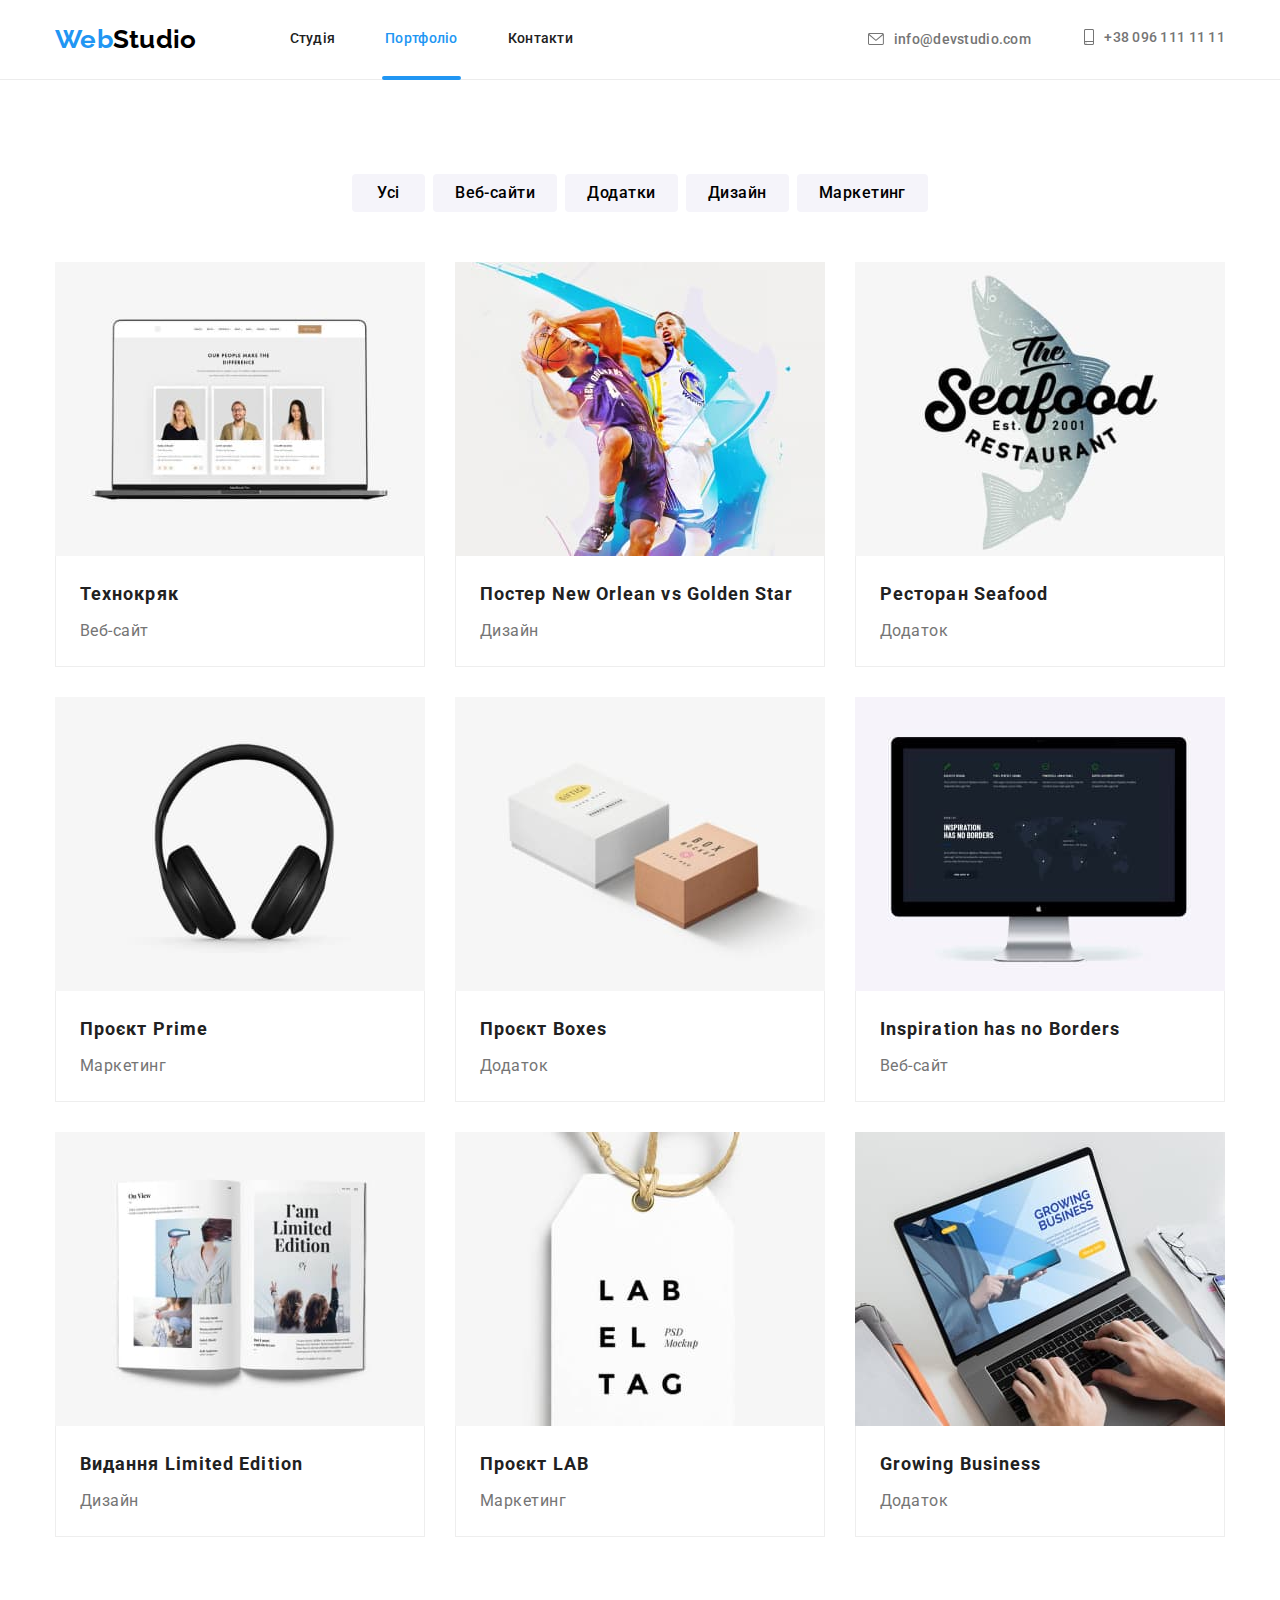
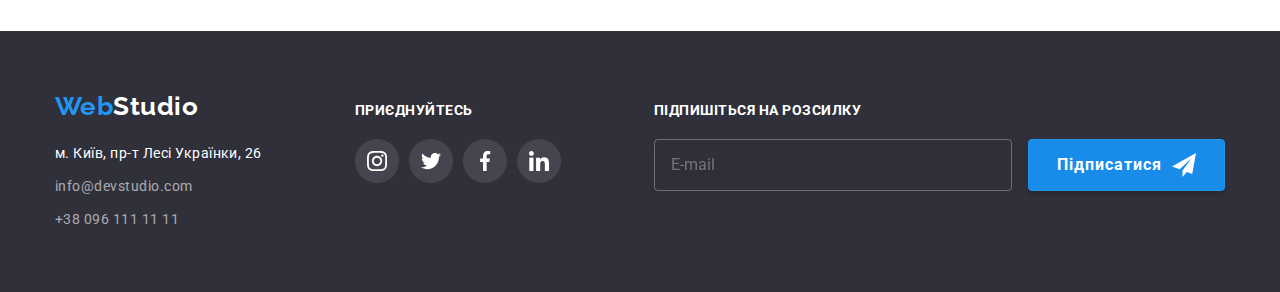
==== portfolio.html @ 37a4ad1a "Copied hw7" ====
<!DOCTYPE html>
<html lang="uk">

<head>
    <meta charset="UTF-8">
    <meta name="viewport" content="width=device-width, initial-scale=1.0">
    <title>goit-hw8</title>
    <link
        href="https://fonts.googleapis.com/css2?family=Raleway:wght@700&family=Roboto:wght@400;500;700;900&display=swap"
        rel="stylesheet">
    <link rel="stylesheet" href="https://cdn.jsdelivr.net/npm/modern-normalize@1.1.0/modern-normalize.min.css" />
    <link rel="stylesheet" href="./css/main.css">

</head>

<body>
    <header class="header">
        <div class="header__container container">
            <nav class="header__nav">
                <a href="./index.html" lang="en" class="header__logo logo link"><span
                        class="logo__feature">Web</span>Studio</a>
                <ul class="menu list">
                    <li class="menu__item">
                        <a class="menu__link link" href="./index.html">Студія</a>
                    </li>
                    <li class="menu__item">
                        <a class="menu__link link menu__link_current" href="./portfolio.html">Портфоліо</a>
                    </li>
                    <li class="menu__item">
                        <a class="menu__link link" href="">Контакти</a>
                    </li>
                </ul>
            </nav>
            <div class="header__links">
                <a class="header-email link" href="mailto:info@devstudio.com">
                    <svg class="header-email__icon" width="16" height="12">
                        <use href="./images/icons.svg#icon-envelope"></use>
                    </svg>
                    info@devstudio.com</a>
                <a href="tel:+380961111111" class="header-tel link">
                    <svg class="header-tel__icon" width="10" height="16">
                        <use href="./images/icons.svg#icon-smartphone"></use>
                    </svg>
                    +38 096 111 11 11</a>
            </div>
        </div>
    </header>
    <main class="portfolio section">
        <div class="container">
            <h1 class="portfolio__title visually-hidden">Cписок прикладів робіт</h1>
            <ul class="filters-list list">
                <li class="filters-list__item">
                    <button class="filters-list__btn btn" type="button">Усі</button>
                </li>
                <li class="filters-list__item">
                    <button class="filters-list__btn btn" type="button">Веб-сайти</button>
                </li>
                <li class="filters-list__item">
                    <button class="filters-list__btn btn" type="button">Додатки</button>
                </li>
                <li class="filters-list__item">
                    <button class="filters-list__btn btn" type="button">Дизайн</button>
                </li>
                <li class="filters-list__item">
                    <button class="filters-list__btn btn" type="button">Маркетинг</button>
                </li>
            </ul>
            <ul class="project-list list">
                <li class="project-list__item">
                    <a class="project-list__link link" href="">
                        <div class="project-thumb">
                            <img src="./images/portfolio/portfolio1.jpg" alt="Технокряк" width="370" height="294"
                                class="project-thumb__img img">
                            <p class="project-thumb__text">Ресурс пропонує комплексні пропозиції з різним рівнем
                                функціоналу та сервісів. Все це дозволить відвідувачу отримати вичерпні відомості про
                                компанію чи приватну особу.</p>
                        </div>
                        <div class="project-list__wrapper">
                            <h2 class="project-list__title">Технокряк</h2>
                            <p class="project-list__text">Веб-сайт</p>
                        </div>
                    </a>
                </li>
                <li class="project-list__item">
                    <a class="project-list__link link" href="">
                        <div class="project-thumb">
                            <img src="./images/portfolio/portfolio2.jpg" alt="Постер New Orlean vs Golden Star"
                                width="370" height="294" class="project-thumb__img img">
                            <p class="project-thumb__text">Ресурс пропонує комплексні пропозиції з різним рівнем
                                функціоналу та сервісів. Все це дозволить відвідувачу отримати вичерпні відомості про
                                компанію чи приватну особу.</p>
                        </div>
                        <div class="project-list__wrapper">
                            <h2 class="project-list__title">Постер New Orlean vs Golden Star</h2>
                            <p class="project-list__text">Дизайн</p>
                        </div>
                    </a>
                </li>
                <li class="project-list__item">
                    <a class="project-list__link link" href="">
                        <div class="project-thumb">
                            <img src="./images/portfolio/portfolio3.jpg" alt="Ресторан Seafood" width="370" height="294"
                                class="project-thumb__img img">
                            <p class="project-thumb__text">Ресурс пропонує комплексні пропозиції з різним рівнем
                                функціоналу та сервісів. Все це дозволить відвідувачу отримати вичерпні відомості про
                                компанію чи приватну особу.</p>
                        </div>
                        <div class="project-list__wrapper">
                            <h2 class="project-list__title">Ресторан Seafood</h2>
                            <p class="project-list__text">Додаток</p>
                        </div>
                    </a>
                </li>
                <li class="project-list__item">
                    <a class="project-list__link link" href="">
                        <div class="project-thumb">
                            <img src="./images/portfolio/portfolio4.jpg" alt="Проєкт Prime" width="370" height="294"
                                class="project-thumb__img img">
                            <p class="project-thumb__text">Ресурс пропонує комплексні пропозиції з різним рівнем
                                функціоналу та сервісів. Все це дозволить відвідувачу отримати вичерпні відомості про
                                компанію чи приватну особу.</p>
                        </div>
                        <div class="project-list__wrapper">
                            <h2 class="project-list__title">Проєкт Prime</h2>
                            <p class="project-list__text">Маркетинг</p>
                        </div>
                    </a>
                </li>
                <li class="project-list__item">
                    <a class="project-list__link link" href="">
                        <div class="project-thumb">
                            <img src="./images/portfolio/portfolio5.jpg" alt="Проєкт Boxes" width="370" height="294"
                                class="project-thumb__img img">
                            <p class="project-thumb__text">Ресурс пропонує комплексні пропозиції з різним рівнем
                                функціоналу та сервісів. Все це дозволить відвідувачу отримати вичерпні відомості про
                                компанію чи приватну особу.</p>
                        </div>
                        <div class="project-list__wrapper">
                            <h2 class="project-list__title">Проєкт Boxes</h2>
                            <p class="project-list__text">Додаток</p>
                        </div>
                    </a>
                </li>
                <li class="project-list__item">
                    <a class="project-list__link link" href="">
                        <div class="project-thumb">
                            <img src="./images/portfolio/portfolio6.jpg" alt="Inspiration has no Borders" width="370"
                                height="294" class="project-thumb__img img">
                            <p class="project-thumb__text">Ресурс пропонує комплексні пропозиції з різним рівнем
                                функціоналу та сервісів. Все це дозволить відвідувачу отримати вичерпні відомості про
                                компанію чи приватну особу.</p>
                        </div>
                        <div class="project-list__wrapper">
                            <h2 class="project-list__title">Inspiration has no Borders</h2>
                            <p class="project-list__text">Веб-сайт</p>
                        </div>
                    </a>
                </li>
                <li class="project-list__item">
                    <a class="project-list__link link" href="">
                        <div class="project-thumb">
                            <img src="./images/portfolio/portfolio7.jpg" alt="Видання Limited Edition" width="370"
                                height="294" class="project-thumb__img img">
                            <p class="project-thumb__text">Ресурс пропонує комплексні пропозиції з різним рівнем
                                функціоналу та сервісів. Все це дозволить відвідувачу отримати вичерпні відомості про
                                компанію чи приватну особу.</p>
                        </div>
                        <div class="project-list__wrapper">
                            <h2 class="project-list__title">Видання Limited Edition</h2>
                            <p class="project-list__text">Дизайн</p>
                        </div>
                    </a>
                </li>
                <li class="project-list__item">
                    <a class="project-list__link link" href="">
                        <div class="project-thumb">
                            <img src="./images/portfolio/portfolio8.jpg" alt="Проєкт LAB" width="370" height="294"
                                class="project-thumb__img img">
                            <p class="project-thumb__text">Ресурс пропонує комплексні пропозиції з різним рівнем
                                функціоналу та сервісів. Все це дозволить відвідувачу отримати вичерпні відомості про
                                компанію чи приватну особу.</p>
                        </div>
                        <div class="project-list__wrapper">
                            <h2 class="project-list__title">Проєкт LAB</h2>
                            <p class="project-list__text">Маркетинг</p>
                        </div>
                    </a>
                </li>
                <li class="project-list__item">
                    <a class="project-list__link link" href="">
                        <div class="project-thumb">
                            <img src="./images/portfolio/portfolio9.jpg" alt="Growing Business" width="370" height="294"
                                class="project-thumb__img img">
                            <p class="project-thumb__text">Ресурс пропонує комплексні пропозиції з різним рівнем
                                функціоналу та сервісів. Все це дозволить відвідувачу отримати вичерпні відомості про
                                компанію чи приватну особу.</p>
                        </div>
                        <div class="project-list__wrapper">
                            <h2 class="project-list__title">Growing Business</h2>
                            <p class="project-list__text">Додаток</p>
                        </div>
                    </a>
                </li>

            </ul>
        </div>
    </main>
    <footer class="footer">
        <div class="container footer__container">
            <div class="footer__address">
                <a href="./index.html" lang="en" class="footer__logo logo link"><span
                        class="logo__feature">Web</span>Studio</a>
                <address class="contact">
                    <ul class="contact-list list">
                        <li class="contact-list__item">
                            <a href="https://goo.gl/maps/WSS5QyxdvY6HkFST6" target="_blank" rel="noopener noreferrer"
                                class="contact-list__address link"> м. Київ,
                                пр-т Лесі Українки, 26</a>
                        </li>
                        <li class="contact-list__item">
                            <a href="mailto:info@devstudio.com" class="contact-list__email link">info@devstudio.com</a>
                            <br>
                        </li>
                        <li class="contact-list__item">
                            <a href="tel:+380961111111" class="contact-list__phone link">+38 096 111 11 11</a>
                        </li>
                    </ul>
                </address>
            </div>
            <div class="footer__social">
                <h3 class="footer__title">приєднуйтесь</h3>
                <ul class="social-list list">
                    <li class="social-list__item">
                        <a href="" class="social-list__link social-list__link_footer">
                            <svg class="social-list__icon social-list__icon_footer" width="20" height="20">
                                <use href="./images/icons.svg#icon-instagram"></use>
                            </svg>
                        </a>
                    </li>
                    <li class="social-list__item">
                        <a href="" class="social-list__link social-list__link_footer">
                            <svg class="social-list__icon social-list__icon_footer" width="20" height="20">
                                <use href="./images/icons.svg#icon-twitter"></use>
                            </svg>
                        </a>
                    </li>
                    <li class="social-list__item">
                        <a href="" class="social-list__link social-list__link_footer">
                            <svg class="social-list__icon social-list__icon_footer" width="20" height="20">
                                <use href="./images/icons.svg#icon-facebook"></use>
                            </svg>
                        </a>
                    </li>
                    <li class="social-list__item">
                        <a href="" class="social-list__link social-list__link_footer">
                            <svg class="social-list__icon social-list__icon_footer" width="20" height="20">
                                <use href="./images/icons.svg#icon-linkedin"></use>
                            </svg>
                        </a>
                    </li>
                </ul>
            </div>
            <div class="footer__subscribe subscribe">
                <h3 class="footer__title">Підпишіться на розсилку</h3>
                <label for="subscribe" class="visually-hidden">Enter your email</label>
                <input class="subscribe__input" type="email" name="email" id="subscribe" placeholder="E-mail">
                <button class="subscribe__btn blue-btn btn" type="submit">Підписатися
                    <svg class="subscribe__btn-icon" width="24" height="24">
                        <use href="./images/icons.svg#icon-send"></use>
                    </svg>
                </button>

            </div>
        </div>
    </footer>
</body>

</html>
---- css/main.css ----
@charset "UTF-8";
/* цвет основного текста #212121 */
/* вторичный цвет текста  #757575*/
/* цвет инфо текста rgba(255, 255, 255, 0.6) */
/* акцент #2196F3 */
:root {
  --primary-font: 'Roboto', sans-serif;
  --secondary-font: 'Raleway', sans-serif;
  --primary-text-color: #212121;
  --desc-text-color: #757575;
  --info-text-color: rgba(255, 255, 255, 0.6);
  --accent-color: #2196f3;
  --transition-dur-and-func: 250ms cubic-bezier(0.4, 0, 0.2, 1);
}

.visually-hidden {
  position: absolute;
  width: 1px;
  height: 1px;
  margin: -1px;
  padding: 0;
  overflow: hidden;
  border: 0;
  clip: rect(0 0 0 0);
}

h1,
h2,
h3,
h4,
h5,
h6,
p {
  margin-top: 0;
  margin-bottom: 0;
}

ul,
ol {
  margin-top: 0;
  margin-bottom: 0;
  padding-left: 0;
}

.img {
  display: block;
}

.list {
  list-style: none;
}

.link {
  text-decoration: none;
}

.btn {
  cursor: pointer;
  border: none;
}

body {
  background-color: white;
  color: var(--primary-text-color);
  font-family: var(--primary-font);
  font-weight: 400;
  font-style: normal;
  letter-spacing: 0.03em;
}

.container {
  width: 1200px;
  margin: 0 auto;
  padding-left: 15px;
  padding-right: 15px;
  /* outline: 1px solid tomato; */
}

.section {
  padding: 94px 0;
}

.title {
  font-weight: 700;
  font-size: 36px;
  line-height: 1.16;
  text-align: center;
  margin-bottom: 50px;
}

.logo {
  font-family: var(--secondary-font);
  font-weight: 700;
  font-size: 26px;
  line-height: 1.19;
}

.blue-btn {
  font-weight: 700;
  font-size: 16px;
  line-height: 1.88;
  letter-spacing: 0.06em;
  background-color: #188ce8;
  color: #ffffff;
  transition: background-color var(--transition-dur-and-func);
  box-shadow: 0px 4px 4px rgba(0, 0, 0, 0.15);
  border-radius: 4px;
}

.blue-btn:hover,
.blue-btn:focus {
  background-color: var(--accent-color);
}

.backdrop.is-hidden {
  visibility: hidden;
  opacity: 0;
  pointer-events: none;
}

.backdrop {
  position: fixed;
  top: 0;
  left: 0;
  z-index: 1000;
  width: 100%;
  height: 100%;
  background-color: rgba(0, 0, 0, 0.2);
  opacity: 1;
  visibility: visible;
  transition: opacity var(--transition-dur-and-func), visibility var(--transition-dur-and-func);
}

.modal {
  position: absolute;
  top: 50%;
  left: 50%;
  transform: translate(-50%, -50%);
  min-width: 528px;
  min-height: 581px;
  background-color: #fff;
  padding: 40px;
}

.modal__close-btn {
  position: absolute;
  top: 8px;
  right: 8px;
  display: flex;
  justify-content: center;
  align-items: center;
  width: 30px;
  height: 30px;
  border-radius: 50%;
  background-color: transparent;
  transition: border-color var(--transition-dur-and-func);
  border: 1px solid rgba(0, 0, 0, 0.1);
  cursor: pointer;
  padding: 0;
}

.modal__close-btn:hover, .modal__close-btn:focus {
  border-color: var(--accent-color);
}

.modal__close-btn-icon {
  fill: #303030;
  transition: fill var(--transition-dur-and-func);
}

.modal__close-btn:hover .modal__close-btn-icon,
.modal__close-btn:focus .modal__close-btn-icon {
  fill: var(--accent-color);
}

.modal__caption {
  font-weight: 700;
  font-size: 20px;
  line-height: 1.15;
  text-align: center;
  margin-bottom: 12px;
}

.modal-form {
  display: flex;
  flex-direction: column;
  row-gap: 10px;
}

.modal-form__field-desc {
  display: block;
  text-align: start;
  font-size: 12px;
  line-height: 1.16;
  letter-spacing: 0.01em;
  color: var(--desc-text-color);
  margin-bottom: 4px;
}

.modal-form__input-wrapper {
  position: relative;
  display: block;
}

.modal-form__input {
  width: 100%;
  height: 40px;
  border: 1px solid rgba(33, 33, 33, 0.2);
  border-radius: 4px;
  color: var(--primary-text-color);
  transition: border-color var(--transition-dur-and-func);
  padding-left: 42px;
}

.modal-form__input:focus {
  outline: none;
  border-color: var(--accent-color);
}

.modal-phone-icon {
  padding: 2.5px;
}

.modal-form__icon {
  display: block;
  position: absolute;
  top: 50%;
  left: 12px;
  transform: translateY(-50%);
  transition: fill var(--transition-dur-and-func);
  fill: var(--primary-text-color);
}

.modal-form__input:focus + .modal-form__icon {
  fill: var(--accent-color);
}

.modal-form__message {
  font-size: 12px;
  line-height: 1.16;
  letter-spacing: 0.01em;
  color: var(--primary-text-color);
  width: 100%;
  height: 120px;
  resize: none;
  padding: 12px 16px;
  border: 1px solid rgba(33, 33, 33, 0.2);
  border-radius: 4px;
  transition: border-color var(--transition-dur-and-func);
}

.modal-form__message::placeholder {
  font-size: 12px;
  line-height: 1.16;
  letter-spacing: 0.01em;
  color: rgba(117, 117, 117, 0.5);
}

.modal-form__message:focus {
  outline: none;
  border-color: var(--accent-color);
}

.modal-form__check-wrapper {
  display: flex;
  align-items: center;
  font-size: 14px;
  line-height: 1.71;
  color: var(--desc-text-color);
}

.modal-form__own-check {
  border: 1px solid var(--primary-text-color);
  border-radius: 4px;
  cursor: pointer;
  padding: 2px;
  margin-right: 8px;
}

.modal-form__check:checked + .modal-form__own-check {
  background-color: var(--accent-color);
  border-color: var(--accent-color);
}

.modal-form__check:focus + .modal-form__own-check {
  outline: 2px solid rgba(0, 0, 255, 0.5);
}

.modal-form__own-check-icon {
  display: none;
  fill: #ffffff;
}

.modal-form__check:checked + .modal-form__own-check .modal-form__own-check-icon {
  display: block;
}

.modal-form__check-link {
  color: var(--accent-color);
}

.modal-form__btn {
  align-self: center;
  padding: 10px 52px;
  margin-top: 20px;
}

.header {
  font-weight: 500;
  font-size: 14px;
  line-height: 1.14;
  letter-spacing: 0.02em;
  padding: 24px 0;
  border-bottom: 1px solid #ececec;
}

.header__container {
  display: flex;
  align-items: center;
  justify-content: space-between;
}

.header__nav {
  display: flex;
  column-gap: 93px;
  align-items: center;
}

.menu {
  display: flex;
  column-gap: 50px;
}

.header__logo {
  color: #000000;
}

.logo__feature {
  color: var(--accent-color);
}

.menu__link {
  color: var(--primary-text-color);
  transition: color var(--transition-dur-and-func);
}

.menu__link:hover, .menu__link:focus {
  color: var(--accent-color);
}

.menu__link_current {
  position: relative;
  color: var(--accent-color);
}

.menu__link_current::after {
  content: '';
  position: absolute;
  top: 100%;
  left: -5%;
  width: 110%;
  border: 2px solid var(--accent-color);
  border-radius: 2px;
  background: var(--accent-color);
  margin-top: 30px;
}

/* email */
.header-email {
  display: inline-flex;
  align-items: center;
  column-gap: 10px;
  color: var(--desc-text-color);
  margin-right: 50px;
  transition: color var(--transition-dur-and-func);
}

.header-email:hover, .header-email:focus {
  color: var(--accent-color);
}

.header-email__icon {
  fill: var(--desc-text-color);
  transition: fill var(--transition-dur-and-func);
}

.header-email:hover .header-email__icon,
.header-email:focus .header-email__icon {
  fill: var(--accent-color);
}

/* tel */
.header-tel {
  display: inline-flex;
  align-items: center;
  column-gap: 10px;
  color: var(--desc-text-color);
  transition: color var(--transition-dur-and-func);
}

.header-tel:hover, .header-tel:focus {
  color: var(--accent-color);
}

.header-tel__icon {
  fill: var(--desc-text-color);
  transition: fill var(--transition-dur-and-func);
}

.header-tel:hover .header-tel__icon,
.header-tel:focus .header-tel__icon {
  fill: var(--accent-color);
}

.hero {
  text-align: center;
  letter-spacing: 0.06em;
  max-width: 1600px;
  height: 600px;
  margin: 0 auto;
  background-image: linear-gradient(to right, rgba(47, 48, 58, 0.4), rgba(47, 48, 58, 0.4)), url("../images/hero/hero.jpg");
  background-repeat: no-repeat;
  background-size: cover;
  background-position: center center;
}

.hero__container {
  padding: 200px 0;
}

.hero__title {
  font-weight: 900;
  font-size: 44px;
  line-height: 1.36;
  text-transform: uppercase;
  color: #ffffff;
  max-width: 696px;
  margin: 0 auto;
  margin-bottom: 30px;
}

.hero__btn {
  padding: 10px 32px;
}

.feature-list {
  display: flex;
  flex-wrap: wrap;
  gap: 30px;
}

.feature-list__item {
  flex-basis: calc((100% - 90px) / 4);
}

.feature-list__icon-wrapper {
  display: flex;
  justify-content: center;
  align-items: center;
  height: 120px;
  background-color: #f5f4fa;
  margin-bottom: 30px;
}

.feature-list__sub-title {
  font-weight: 700;
  font-size: 14px;
  line-height: 1.14;
  text-transform: uppercase;
  margin-bottom: 10px;
}

.feature-list__text {
  font-size: 14px;
  line-height: 1.71;
  color: var(--desc-text-color);
}

.field {
  padding-top: 0;
}

.field-list {
  display: flex;
  flex-wrap: wrap;
  gap: 30px;
}

.field-list__item {
  flex-basis: calc((100% - 60px) / 3);
}

.field-list__thumb {
  position: relative;
}

.field-list__img-title {
  position: absolute;
  top: 88%;
  left: 50%;
  transform: translate(-50%, -50%);
  width: 100%;
  font-weight: 700;
  font-size: 14px;
  line-height: 1.14;
  text-align: center;
  letter-spacing: 0.03em;
  text-transform: uppercase;
  color: #ffffff;
  background: rgba(47, 48, 58, 0.8);
  padding: 27px 0;
}

.team {
  background-color: #f5f4fa;
}

.team-list {
  display: flex;
  flex-wrap: wrap;
  gap: 30px;
}

.team-list__item {
  flex-basis: calc((100% - 90px) / 4);
  font-size: 16px;
  line-height: 1.19;
  box-shadow: 0px 1px 3px rgba(0, 0, 0, 0.12), 0px 1px 1px rgba(0, 0, 0, 0.14), 0px 2px 1px rgba(0, 0, 0, 0.2);
  border-radius: 0px 0px 4px 4px;
  background-color: #fff;
}

.team-list__content-wrapper {
  padding: 30px 0;
  text-align: center;
}

.team-list__title {
  font-weight: 500;
  margin-bottom: 10px;
}

.team-list__position {
  color: var(--desc-text-color);
  margin-bottom: 16px;
}

.social-list {
  display: flex;
  justify-content: center;
  column-gap: 10px;
}

.social-list__link {
  display: flex;
  justify-content: center;
  align-items: center;
  width: 44px;
  height: 44px;
  border-radius: 50%;
  background-color: #ffffff;
  transition: background-color var(--transition-dur-and-func);
}

.social-list__link:hover, .social-list__link:focus {
  background-color: var(--accent-color);
}

.social-list__icon {
  fill: #afb1b8;
  transition: fill var(--transition-dur-and-func);
}

.social-list__link:hover .social-list__icon,
.social-list__link:focus .social-list__icon {
  fill: #ffffff;
}

.clients-list {
  display: flex;
  flex-wrap: wrap;
  gap: 30px;
}

.clients-list__item {
  flex-basis: calc((100% - 150px) / 6);
}

.clients-list__link {
  display: flex;
  justify-content: center;
  align-items: center;
  height: 92px;
  border: 1px solid #afb1b8;
  border-radius: 4px;
  transition: border var(--transition-dur-and-func);
}

.clients-list__link:hover, .clients-list__link:focus {
  border: 1px solid var(--accent-color);
}

.clients-list__icon {
  fill: #afb1b8;
  transition: fill var(--transition-dur-and-func);
}

.clients-list__link:hover .clients-list__icon,
.clients-list__link:focus .clients-list__icon {
  fill: var(--accent-color);
}

.filters-list {
  display: flex;
  justify-content: center;
  flex-wrap: wrap;
  column-gap: 8px;
  margin-bottom: 50px;
}

.filters-list__btn {
  min-width: 73px;
  padding: 6px 22px;
  font-style: normal;
  font-weight: 500;
  font-size: 16px;
  line-height: 1.62;
  letter-spacing: 0.03em;
  background-color: #f5f4fa;
  transition: box-shadow var(--transition-dur-and-func), background-color var(--transition-dur-and-func), color var(--transition-dur-and-func);
  border-radius: 4px;
}

.filters-list__btn:hover, .filters-list__btn:focus {
  box-shadow: 0px 3px 1px rgba(0, 0, 0, 0.1), 0px 1px 2px rgba(0, 0, 0, 0.08), 0px 2px 2px rgba(0, 0, 0, 0.12);
  background-color: var(--accent-color);
  color: #ffffff;
}

.project-list {
  display: flex;
  flex-wrap: wrap;
  gap: 30px;
}

.project-list__item {
  flex-basis: calc((100% - 60px) / 3);
  transition: box-shadow var(--transition-dur-and-func);
}

.project-list__item:hover, .project-list__item:focus {
  box-shadow: 0px 1px 1px rgba(0, 0, 0, 0.12), 0px 4px 4px rgba(0, 0, 0, 0.06), 1px 4px 6px rgba(0, 0, 0, 0.16);
}

.project-list__wrapper {
  border: 1px solid #eeeeee;
  border-top: 0;
  padding: 20px 24px;
}

.project-list__title {
  font-style: normal;
  font-weight: 700;
  font-size: 18px;
  line-height: 2;
  letter-spacing: 0.06em;
  color: var(--primary-text-color);
  margin-bottom: 4px;
}

.project-list__text {
  font-style: normal;
  font-size: 16px;
  line-height: 1.88;
  color: var(--desc-text-color);
}

.project-thumb {
  position: relative;
  overflow: hidden;
}

.project-thumb__text {
  outline: 1px solid tomato;
  position: absolute;
  top: 50%;
  left: 0%;
  transform: translateY(90%);
  transition: transform 250ms cubic-bezier(0.4, 0, 0.2, 1);
  width: 100%;
  height: 100%;
  opacity: 1;
  font-size: 18px;
  line-height: 1.56;
  letter-spacing: 0.03em;
  background: rgba(33, 150, 243, 0.9);
  color: #ffffff;
  padding: 63px 24px;
}

.project-list__item:hover .project-thumb__text,
.project-list__item:focus .project-thumb__text {
  transform: translateY(-50%);
}

.footer {
  background-color: #2f303a;
  padding: 60px 0;
}

.footer__logo {
  color: #ffffff;
}

.contact {
  margin-top: 20px;
}

.contact-list__item {
  font-style: normal;
  font-size: 14px;
  line-height: 1.71;
  margin-bottom: 9px;
}

.contact-list__item:last-child {
  margin-bottom: 0;
}

.contact-list__address {
  color: #ffffff;
}

.contact-list__phone,
.contact-list__email {
  color: var(--info-text-color);
}

/* social */
.footer__container {
  display: flex;
  justify-content: space-between;
}

.footer__title {
  font-style: normal;
  font-weight: 700;
  font-size: 14px;
  line-height: 1.14;
  text-transform: uppercase;
  color: #ffffff;
  margin-bottom: 20px;
  margin-top: 12px;
}

.social-list__icon_footer {
  fill: #ffffff;
}

.social-list__link_footer {
  background: rgba(255, 255, 255, 0.1);
}

/* subscribe */
.subscribe__input {
  font-size: 16px;
  line-height: 1.25;
  color: rgba(255, 255, 255, 0.6);
  border: 1px solid rgba(255, 255, 255, 0.3);
  filter: drop-shadow(0px 4px 4px rgba(0, 0, 0, 0.15));
  border-radius: 4px;
  width: 358px;
  transition: border 250ms cubic-bezier(0.4, 0, 0.2, 1);
  background-color: transparent;
  outline: none;
  padding: 15px 16px;
}

.subscribe__input:focus {
  border: 1px solid #ffffff;
  color: #ffffff;
}

.subscribe__btn {
  display: inline-flex;
  border: 1px solid var(--accent-color);
  padding: 10px 28px;
  margin-left: 12px;
}

.subscribe__btn-icon {
  align-self: center;
  fill: #ffffff;
  margin-left: 10px;
}
/*# sourceMappingURL=main.css.map */
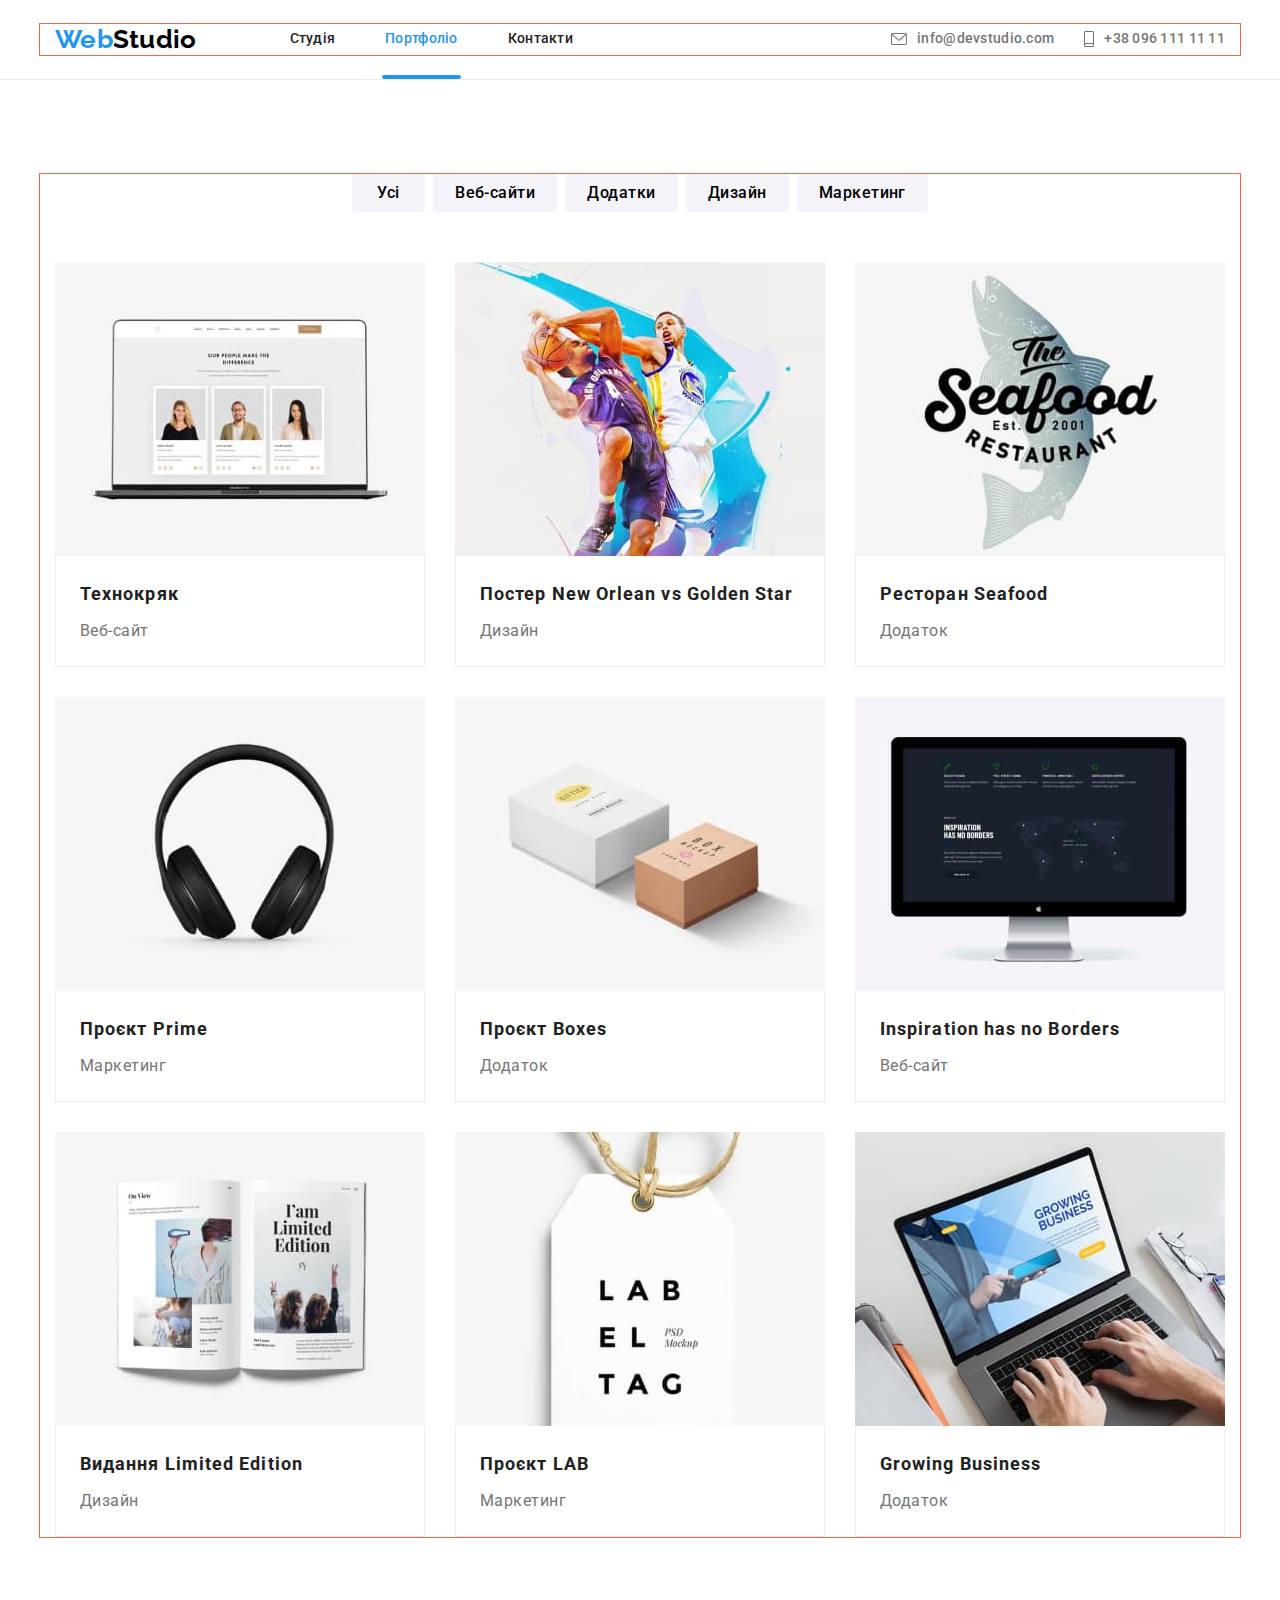
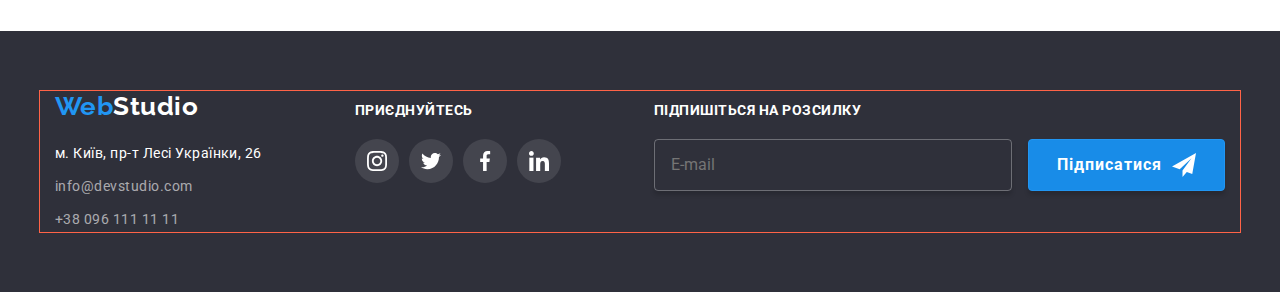
==== commit 3d4399fa: "Adaptive portfolio.html without pictures" ====
--- a/portfolio.html
+++ b/portfolio.html
@@ -31,6 +31,11 @@
                     </li>
                 </ul>
             </nav>
+            <button type="button" class="mobile-menu-btn" data-menu-open>
+                <svg class="mobile-menu-btn__icon" width="40" height="40">
+                    <use href="./images/icons.svg#icon-burger"></use>
+                </svg>
+            </button>
             <div class="header__links">
                 <a class="header-email link" href="mailto:info@devstudio.com">
                     <svg class="header-email__icon" width="16" height="12">
@@ -44,6 +49,54 @@
                     +38 096 111 11 11</a>
             </div>
         </div>
+        <div class="mobile-menu" data-menu>
+            <div class="container mobile-menu__container">
+                <button type="button" class="mobile-menu__close-btn" data-menu-close>
+                    <svg class="mobile-menu__close-icon" width="40" height="40">
+                        <use href="./images/icons.svg#icon-close"></use>
+                    </svg>
+                </button>
+                <ul class="mobile-menu-list list">
+                    <li class="mobile-menu-list__item">
+                        <a class="mobile-menu-list__link link" href="./index.html">Студія</a>
+                    </li>
+                    <li class="mobile-menu-list__item">
+                        <a class="mobile-menu-list__link link mobile-menu-list__link_current"
+                            href="./portfolio.html">Портфоліо</a>
+                    </li>
+                    <li class="mobile-menu-list__item">
+                        <a class="mobile-menu-list__link link" href="">Контакти</a>
+                    </li>
+                </ul>
+                <div class="mobile-menu-bottom">
+                    <ul class="mobile-menu_links list">
+                        <li class="mobile-menu_links__item">
+                            <a href="tel:+380961111111" class="mobile-menu_links__tel link">+38 096 111 11 11</a>
+                        </li>
+                        <li class="mobile-menu_links__item">
+                            <a class="mobile-menu_links__email link"
+                                href="mailto:info@devstudio.com">info@devstudio.com</a>
+                        </li>
+                    </ul>
+                    <ul class="mobile-menu_social list">
+                        <li class="mobile-menu_social__item">
+                            <a class="mobile-menu_social__link link" href="">Instagram</a>
+                        </li>
+                        <li class="mobile-menu_social__item">
+                            <a class="mobile-menu_social__link link" href="">Twitter</a>
+                        </li>
+                        <li class="mobile-menu_social__item">
+                            <a class="mobile-menu_social__link link" href="">Twitter</a>
+                        </li>
+                        <li class="mobile-menu_social__item">
+                            <a class="mobile-menu_social__link link" href="">LinkedIn</a>
+                        </li>
+                    </ul>
+                </div>
+
+            </div>
+        </div>
+
     </header>
     <main class="portfolio section">
         <div class="container">
@@ -261,7 +314,7 @@
                 </ul>
             </div>
             <div class="footer__subscribe subscribe">
-                <h3 class="footer__title">Підпишіться на розсилку</h3>
+                <h3 class="footer__title subscribe__title">Підпишіться на розсилку</h3>
                 <label for="subscribe" class="visually-hidden">Enter your email</label>
                 <input class="subscribe__input" type="email" name="email" id="subscribe" placeholder="E-mail">
                 <button class="subscribe__btn blue-btn btn" type="submit">Підписатися
@@ -269,10 +322,10 @@
                         <use href="./images/icons.svg#icon-send"></use>
                     </svg>
                 </button>
-
             </div>
         </div>
     </footer>
+    <script src="./js/mobile-menu.js"></script>
 </body>
 
 </html>--- a/css/main.css
+++ b/css/main.css
@@ -44,6 +44,9 @@
 
 .img {
   display: block;
+  width: 100%;
+  height: auto;
+  margin: 0 auto;
 }
 
 .list {
@@ -69,30 +72,171 @@
 }
 
 .container {
-  width: 1200px;
-  margin: 0 auto;
+  width: 100%;
   padding-left: 15px;
   padding-right: 15px;
-  /* outline: 1px solid tomato; */
+  outline: 1px solid tomato;
+}
+
+@media screen and (min-width: 480px) {
+  .container {
+    width: 480px;
+    margin-left: auto;
+    margin-right: auto;
+  }
+}
+
+@media screen and (min-width: 768px) {
+  .container {
+    width: 768px;
+  }
+}
+
+@media screen and (min-width: 1200px) {
+  .container {
+    width: 1200px;
+  }
 }
 
 .section {
-  padding: 94px 0;
+  padding: 60px 0;
+}
+
+@media screen and (min-width: 1200px) {
+  .section {
+    padding: 94px 0;
+  }
+}
+
+@media screen and (max-width: 767px) {
+  .mobile-menu {
+    position: fixed;
+    top: 0;
+    left: 0;
+    z-index: 100;
+    width: 100%;
+    height: 100%;
+    max-height: 796px;
+    background-color: #ffffff;
+    box-shadow: 0 0 0 100vmax rgba(0, 0, 0, 0.5);
+    opacity: 0;
+    visibility: hidden;
+    pointer-events: none;
+    transition: opacity var(--transition-dur-and-func), visibility var(--transition-dur-and-func);
+  }
+  .mobile-menu__container {
+    position: relative;
+    height: 100%;
+    min-height: 500px;
+    padding-left: 40px;
+    padding-top: 48px;
+    padding-bottom: 48px;
+  }
+  .mobile-menu__close-btn {
+    position: absolute;
+    top: 10px;
+    right: 15px;
+    background-color: transparent;
+    border: 0;
+    padding: 0;
+    line-height: 0;
+  }
+  .mobile-menu.is-open {
+    opacity: 1;
+    visibility: visible;
+    pointer-events: auto;
+  }
+  .mobile-menu-list__item:not(:last-child) {
+    margin-bottom: 32px;
+  }
+  .mobile-menu-list__link {
+    font-weight: 500;
+    font-size: 40px;
+    line-height: 1.175;
+    letter-spacing: 0.02em;
+    color: var(--primary-text-color);
+  }
+  .mobile-menu-list__link_current {
+    color: var(--accent-color);
+  }
+  .mobile-menu-bottom {
+    position: absolute;
+    bottom: 48px;
+    left: 40px;
+  }
+  .mobile-menu_links__item {
+    margin-bottom: 64px;
+  }
+  .mobile-menu_links__item:not(:last-child) {
+    margin-bottom: 32px;
+  }
+  .mobile-menu_links__tel {
+    font-weight: 500;
+    font-size: 34px;
+    line-height: 1.25;
+    letter-spacing: 0.02em;
+    color: var(--accent-color);
+  }
+  .mobile-menu_links__email {
+    font-weight: 500;
+    font-size: 24px;
+    line-height: 1.16;
+    letter-spacing: 0.02em;
+    color: var(--desc-text-color);
+  }
+  .mobile-menu_social {
+    display: flex;
+    column-gap: 10px;
+  }
+  .mobile-menu_social__link {
+    font-weight: 500;
+    font-size: 18px;
+    line-height: 1.22;
+    letter-spacing: 0.02em;
+    color: var(--accent-color);
+  }
+  .mobile-menu_social__item:not(:last-child):after {
+    content: '';
+    border: 1px solid rgba(33, 33, 33, 0.2);
+    transform: rotate(90deg);
+    margin-left: 10px;
+  }
+}
+
+@media screen and (min-width: 768px) {
+  .mobile-menu {
+    display: none;
+  }
 }
 
 .title {
   font-weight: 700;
-  font-size: 36px;
-  line-height: 1.16;
+  font-size: 28px;
+  line-height: 1.18;
   text-align: center;
-  margin-bottom: 50px;
+  margin-bottom: 30px;
+}
+
+@media screen and (min-width: 1200px) {
+  .title {
+    font-size: 36px;
+    line-height: 1.16;
+    margin-bottom: 50px;
+  }
 }
 
 .logo {
   font-family: var(--secondary-font);
   font-weight: 700;
-  font-size: 26px;
-  line-height: 1.19;
+  font-size: 24px;
+  line-height: 1.16;
+}
+
+@media screen and (min-width: 1200px) {
+  .logo {
+    font-size: 26px;
+    line-height: 1.19;
+  }
 }
 
 .blue-btn {
@@ -136,8 +280,8 @@
   top: 50%;
   left: 50%;
   transform: translate(-50%, -50%);
-  min-width: 528px;
-  min-height: 581px;
+  min-width: 450px;
+  min-height: 609px;
   background-color: #fff;
   padding: 40px;
 }
@@ -173,10 +317,24 @@
   fill: var(--accent-color);
 }
 
+@media screen and (min-width: 768px) {
+  .modal {
+    width: 450px;
+    height: 609px;
+  }
+}
+
+@media screen and (min-width: 1200px) {
+  .modal {
+    min-width: 528px;
+    min-height: 581px;
+  }
+}
+
 .modal__caption {
   font-weight: 700;
   font-size: 20px;
-  line-height: 1.15;
+  line-height: 1.5;
   text-align: center;
   margin-bottom: 12px;
 }
@@ -217,8 +375,8 @@
   border-color: var(--accent-color);
 }
 
-.modal-phone-icon {
-  padding: 2.5px;
+.modal-form__input:focus + .modal-form__icon {
+  fill: var(--accent-color);
 }
 
 .modal-form__icon {
@@ -229,10 +387,6 @@
   transform: translateY(-50%);
   transition: fill var(--transition-dur-and-func);
   fill: var(--primary-text-color);
-}
-
-.modal-form__input:focus + .modal-form__icon {
-  fill: var(--accent-color);
 }
 
 .modal-form__message {
@@ -250,8 +404,8 @@
 }
 
 .modal-form__message::placeholder {
-  font-size: 12px;
-  line-height: 1.16;
+  font-size: 14px;
+  line-height: 1.14;
   letter-spacing: 0.01em;
   color: rgba(117, 117, 117, 0.5);
 }
@@ -264,8 +418,8 @@
 .modal-form__check-wrapper {
   display: flex;
   align-items: center;
-  font-size: 14px;
-  line-height: 1.71;
+  font-size: 12px;
+  line-height: 1.16;
   color: var(--desc-text-color);
 }
 
@@ -305,12 +459,29 @@
   margin-top: 20px;
 }
 
+.modal-phone-icon {
+  padding: 2.5px;
+}
+
+@media screen and (min-width: 1200px) {
+  .modal__caption {
+    line-height: 1.15;
+  }
+  .modal-form__message::placeholder {
+    font-size: 12px;
+    line-height: 1.16;
+  }
+  .modal-form__check-wrapper {
+    font-size: 14px;
+    line-height: 1.71;
+  }
+}
+
 .header {
   font-weight: 500;
   font-size: 14px;
   line-height: 1.14;
   letter-spacing: 0.02em;
-  padding: 24px 0;
   border-bottom: 1px solid #ececec;
 }
 
@@ -320,17 +491,6 @@
   justify-content: space-between;
 }
 
-.header__nav {
-  display: flex;
-  column-gap: 93px;
-  align-items: center;
-}
-
-.menu {
-  display: flex;
-  column-gap: 50px;
-}
-
 .header__logo {
   color: #000000;
 }
@@ -339,118 +499,221 @@
   color: var(--accent-color);
 }
 
-.menu__link {
-  color: var(--primary-text-color);
-  transition: color var(--transition-dur-and-func);
-}
-
-.menu__link:hover, .menu__link:focus {
-  color: var(--accent-color);
-}
-
-.menu__link_current {
-  position: relative;
-  color: var(--accent-color);
-}
-
-.menu__link_current::after {
-  content: '';
-  position: absolute;
-  top: 100%;
-  left: -5%;
-  width: 110%;
-  border: 2px solid var(--accent-color);
-  border-radius: 2px;
-  background: var(--accent-color);
-  margin-top: 30px;
-}
-
-/* email */
-.header-email {
-  display: inline-flex;
-  align-items: center;
-  column-gap: 10px;
-  color: var(--desc-text-color);
-  margin-right: 50px;
-  transition: color var(--transition-dur-and-func);
-}
-
-.header-email:hover, .header-email:focus {
-  color: var(--accent-color);
-}
-
-.header-email__icon {
-  fill: var(--desc-text-color);
-  transition: fill var(--transition-dur-and-func);
-}
-
-.header-email:hover .header-email__icon,
-.header-email:focus .header-email__icon {
-  fill: var(--accent-color);
-}
-
-/* tel */
-.header-tel {
-  display: inline-flex;
-  align-items: center;
-  column-gap: 10px;
-  color: var(--desc-text-color);
-  transition: color var(--transition-dur-and-func);
-}
-
-.header-tel:hover, .header-tel:focus {
-  color: var(--accent-color);
-}
-
-.header-tel__icon {
-  fill: var(--desc-text-color);
-  transition: fill var(--transition-dur-and-func);
-}
-
-.header-tel:hover .header-tel__icon,
-.header-tel:focus .header-tel__icon {
-  fill: var(--accent-color);
+@media screen and (max-width: 767px) {
+  .header {
+    padding: 10px 0;
+  }
+  .header__links {
+    display: none;
+  }
+  .menu {
+    display: none;
+  }
+  .mobile-menu-btn {
+    background-color: transparent;
+    border: none;
+    padding: 0;
+    line-height: 0;
+  }
+}
+
+@media screen and (min-width: 768px) {
+  .header {
+    padding: 21px 0;
+  }
+  .mobile-menu-btn {
+    display: none;
+  }
+  .header__nav {
+    display: flex;
+    align-items: center;
+    column-gap: 88px;
+  }
+  .menu {
+    display: flex;
+    column-gap: 50px;
+  }
+  .menu__link {
+    font-weight: 500;
+    font-size: 14px;
+    line-height: 1.14;
+    letter-spacing: 0.02em;
+    color: var(--primary-text-color);
+    transition: color var(--transition-dur-and-func);
+  }
+  .menu__link:hover, .menu__link:focus {
+    color: var(--accent-color);
+  }
+  .menu__link_current {
+    position: relative;
+    color: var(--accent-color);
+  }
+  .menu__link_current::after {
+    content: '';
+    position: absolute;
+    top: 100%;
+    left: -5%;
+    width: 110%;
+    border: 2px solid var(--accent-color);
+    border-radius: 2px;
+    background: var(--accent-color);
+    margin-top: 32px;
+  }
+  .header__links {
+    display: flex;
+    flex-direction: column;
+    row-gap: 10px;
+  }
+  .header-email {
+    display: inline-flex;
+    align-items: center;
+    column-gap: 8px;
+    color: var(--desc-text-color);
+    transition: color var(--transition-dur-and-func);
+  }
+  .header-email:hover, .header-email:focus {
+    color: var(--accent-color);
+  }
+  .header-email__icon {
+    fill: var(--desc-text-color);
+    transition: fill var(--transition-dur-and-func);
+  }
+  .header-email:hover .header-email__icon,
+  .header-email:focus .header-email__icon {
+    fill: var(--accent-color);
+  }
+  .header-tel {
+    display: inline-flex;
+    align-items: center;
+    column-gap: 8px;
+    color: var(--desc-text-color);
+    transition: color var(--transition-dur-and-func);
+  }
+  .header-tel:hover, .header-tel:focus {
+    color: var(--accent-color);
+  }
+  .header-tel__icon {
+    fill: var(--desc-text-color);
+    transition: fill var(--transition-dur-and-func);
+  }
+  .header-tel:hover .header-tel__icon,
+  .header-tel:focus .header-tel__icon {
+    fill: var(--accent-color);
+  }
+}
+
+@media screen and (min-width: 1200px) {
+  .header {
+    padding: 24px 0;
+  }
+  .header__nav {
+    column-gap: 93px;
+  }
+  .header__links {
+    display: flex;
+    flex-direction: row;
+    column-gap: 30px;
+  }
+  .menu__link_current::after {
+    margin-top: 29px;
+  }
+  .header__links {
+    flex-direction: row;
+    row-gap: 30px;
+  }
+  .header-email {
+    column-gap: 10px;
+  }
+  .header-tel {
+    column-gap: 10px;
+  }
 }
 
 .hero {
   text-align: center;
   letter-spacing: 0.06em;
-  max-width: 1600px;
-  height: 600px;
   margin: 0 auto;
-  background-image: linear-gradient(to right, rgba(47, 48, 58, 0.4), rgba(47, 48, 58, 0.4)), url("../images/hero/hero.jpg");
   background-repeat: no-repeat;
   background-size: cover;
   background-position: center center;
 }
 
 .hero__container {
-  padding: 200px 0;
+  padding: 118px 0;
+}
+
+.hero__btn {
+  padding: 10px 24px;
 }
 
 .hero__title {
   font-weight: 900;
-  font-size: 44px;
-  line-height: 1.36;
+  font-size: 26px;
+  line-height: 1.62;
   text-transform: uppercase;
   color: #ffffff;
-  max-width: 696px;
+  max-width: 360px;
   margin: 0 auto;
   margin-bottom: 30px;
 }
 
-.hero__btn {
-  padding: 10px 32px;
+@media screen and (max-width: 767px) {
+  .hero {
+    max-width: 767px;
+    height: 400px;
+    background-image: linear-gradient(to right, rgba(47, 48, 58, 0.4), rgba(47, 48, 58, 0.4)), url("../../images/hero/mobile/hero.jpg");
+  }
+}
+
+@media screen and (max-width: 767px) and (min-device-pixel-ratio: 2), screen and (max-width: 767px) and (-webkit-min-device-pixel-ratio: 2), screen and (max-width: 767px) and (min-resolution: 192dpi), screen and (max-width: 767px) and (min-resolution: 2dppx) {
+  .hero {
+    background-image: linear-gradient(to right, rgba(47, 48, 58, 0.4), rgba(47, 48, 58, 0.4)), url("../../images/hero/mobile/hero@2x.jpg");
+  }
+}
+
+@media screen and (min-width: 768px) {
+  .hero {
+    max-width: 1199px;
+    height: 400px;
+    background-image: linear-gradient(to right, rgba(47, 48, 58, 0.4), rgba(47, 48, 58, 0.4)), url("../../images/hero/tablet/hero.jpg");
+  }
+}
+
+@media screen and (min-width: 768px) and (min-device-pixel-ratio: 2), screen and (min-width: 768px) and (-webkit-min-device-pixel-ratio: 2), screen and (min-width: 768px) and (min-resolution: 192dpi), screen and (min-width: 768px) and (min-resolution: 2dppx) {
+  .hero {
+    background-image: linear-gradient(to right, rgba(47, 48, 58, 0.4), rgba(47, 48, 58, 0.4)), url("../../images/hero/tablet/hero@2x.jpg");
+  }
+}
+
+@media screen and (min-width: 1200px) {
+  .hero {
+    max-width: 1600px;
+    height: 600px;
+    background-image: linear-gradient(to right, rgba(47, 48, 58, 0.4), rgba(47, 48, 58, 0.4)), url("../../images/hero/desktop/hero.jpg");
+  }
+  .hero__container {
+    padding: 200px 0;
+  }
+  .hero__btn {
+    padding: 10px 32px;
+  }
+  .hero__title {
+    font-size: 44px;
+    line-height: 1.36;
+    max-width: 696px;
+  }
+}
+
+@media screen and (min-width: 1200px) and (min-device-pixel-ratio: 2), screen and (min-width: 1200px) and (-webkit-min-device-pixel-ratio: 2), screen and (min-width: 1200px) and (min-resolution: 192dpi), screen and (min-width: 1200px) and (min-resolution: 2dppx) {
+  .hero {
+    background-image: linear-gradient(to right, rgba(47, 48, 58, 0.4), rgba(47, 48, 58, 0.4)), url("../../images/hero/desktop/hero@2x.jpg");
+  }
 }
 
 .feature-list {
   display: flex;
   flex-wrap: wrap;
   gap: 30px;
-}
-
-.feature-list__item {
-  flex-basis: calc((100% - 90px) / 4);
 }
 
 .feature-list__icon-wrapper {
@@ -476,53 +739,75 @@
   color: var(--desc-text-color);
 }
 
-.field {
-  padding-top: 0;
-}
-
-.field-list {
+@media screen and (max-width: 767px) {
+  .feature-list__sub-title {
+    text-align: center;
+  }
+}
+
+@media screen and (min-width: 768px) {
+  .feature-list__item {
+    flex-basis: calc((100% - 30px) / 2);
+  }
+}
+
+@media screen and (min-width: 1200px) {
+  .feature-list__item {
+    flex-basis: calc((100% - 90px) / 4);
+  }
+}
+
+@media screen and (max-width: 1199px) {
+  .field {
+    display: none;
+  }
+}
+
+@media screen and (min-width: 1200px) {
+  .field {
+    padding-top: 0;
+  }
+  .field-list {
+    display: flex;
+    flex-wrap: wrap;
+    gap: 30px;
+  }
+  .field-list__item {
+    flex-basis: calc((100% - 60px) / 3);
+  }
+  .field-list__thumb {
+    position: relative;
+  }
+  .field-list__img-title {
+    position: absolute;
+    top: 88%;
+    left: 50%;
+    transform: translate(-50%, -50%);
+    width: 100%;
+    font-weight: 700;
+    font-size: 14px;
+    line-height: 1.14;
+    text-align: center;
+    letter-spacing: 0.03em;
+    text-transform: uppercase;
+    color: #ffffff;
+    background: rgba(47, 48, 58, 0.8);
+    padding: 27px 0;
+  }
+}
+
+.team {
+  background-color: #f5f4fa;
+}
+
+.team-list {
   display: flex;
   flex-wrap: wrap;
   gap: 30px;
 }
 
-.field-list__item {
-  flex-basis: calc((100% - 60px) / 3);
-}
-
-.field-list__thumb {
-  position: relative;
-}
-
-.field-list__img-title {
-  position: absolute;
-  top: 88%;
-  left: 50%;
-  transform: translate(-50%, -50%);
-  width: 100%;
-  font-weight: 700;
-  font-size: 14px;
-  line-height: 1.14;
-  text-align: center;
-  letter-spacing: 0.03em;
-  text-transform: uppercase;
-  color: #ffffff;
-  background: rgba(47, 48, 58, 0.8);
-  padding: 27px 0;
-}
-
-.team {
-  background-color: #f5f4fa;
-}
-
-.team-list {
-  display: flex;
-  flex-wrap: wrap;
-  gap: 30px;
-}
-
 .team-list__item {
-  flex-basis: calc((100% - 90px) / 4);
+  flex-basis: 100%;
   font-size: 16px;
   line-height: 1.19;
   box-shadow: 0px 1px 3px rgba(0, 0, 0, 0.12), 0px 1px 1px rgba(0, 0, 0, 0.14), 0px 2px 1px rgba(0, 0, 0, 0.2);
@@ -531,7 +816,7 @@
 }
 
 .team-list__content-wrapper {
-  padding: 30px 0;
+  padding: 30px 0 24px 0;
   text-align: center;
 }
 
@@ -576,14 +861,31 @@
   fill: #ffffff;
 }
 
+@media screen and (max-width: 767px) {
+  .team-list__item {
+    flex-basis: 100%;
+  }
+}
+
+@media screen and (min-width: 768px) {
+  .team-list__item {
+    flex-basis: calc((100% - 30px) / 2);
+  }
+}
+
+@media screen and (min-width: 1200px) {
+  .team-list__item {
+    flex-basis: calc((100% - 90px) / 4);
+  }
+  .team-list__content-wrapper {
+    padding: 30px 0;
+  }
+}
+
 .clients-list {
   display: flex;
   flex-wrap: wrap;
   gap: 30px;
-}
-
-.clients-list__item {
-  flex-basis: calc((100% - 150px) / 6);
 }
 
 .clients-list__link {
@@ -608,6 +910,24 @@
 .clients-list__link:hover .clients-list__icon,
 .clients-list__link:focus .clients-list__icon {
   fill: var(--accent-color);
+}
+
+@media screen and (max-width: 767px) {
+  .clients-list__item {
+    flex-basis: calc((100% - 30px) / 2);
+  }
+}
+
+@media screen and (min-width: 768px) {
+  .clients-list__item {
+    flex-basis: calc((100% - 60px) / 3);
+  }
+}
+
+@media screen and (min-width: 1200px) {
+  .clients-list__item {
+    flex-basis: calc((100% - 150px) / 6);
+  }
 }
 
 .filters-list {
@@ -703,43 +1023,42 @@
   transform: translateY(-50%);
 }
 
+@media screen and (max-width: 767px) {
+  .project-list__item {
+    flex-basis: 100%;
+  }
+  .filters-list {
+    display: flex;
+    justify-content: start;
+    flex-wrap: wrap;
+    row-gap: 15px;
+    max-width: 340px;
+  }
+}
+
+@media screen and (min-width: 768px) {
+  .project-list__item {
+    flex-basis: calc((100% - 30px) / 2);
+  }
+}
+
+@media screen and (min-width: 1200px) {
+  .project-list__item {
+    flex-basis: calc((100% - 60px) / 3);
+  }
+}
+
 .footer {
   background-color: #2f303a;
   padding: 60px 0;
 }
 
+.footer__container {
+  display: flex;
+}
+
 .footer__logo {
   color: #ffffff;
-}
-
-.contact {
-  margin-top: 20px;
-}
-
-.contact-list__item {
-  font-style: normal;
-  font-size: 14px;
-  line-height: 1.71;
-  margin-bottom: 9px;
-}
-
-.contact-list__item:last-child {
-  margin-bottom: 0;
-}
-
-.contact-list__address {
-  color: #ffffff;
-}
-
-.contact-list__phone,
-.contact-list__email {
-  color: var(--info-text-color);
-}
-
-/* social */
-.footer__container {
-  display: flex;
-  justify-content: space-between;
 }
 
 .footer__title {
@@ -753,6 +1072,30 @@
   margin-top: 12px;
 }
 
+.contact {
+  margin-top: 20px;
+}
+
+.contact-list__item {
+  font-style: normal;
+  font-size: 14px;
+  line-height: 1.71;
+  margin-bottom: 9px;
+}
+
+.contact-list__item:last-child {
+  margin-bottom: 0;
+}
+
+.contact-list__address {
+  color: #ffffff;
+}
+
+.contact-list__phone, .contact-list__email {
+  color: var(--info-text-color);
+}
+
+/* social */
 .social-list__icon_footer {
   fill: #ffffff;
 }
@@ -767,9 +1110,9 @@
   line-height: 1.25;
   color: rgba(255, 255, 255, 0.6);
   border: 1px solid rgba(255, 255, 255, 0.3);
-  filter: drop-shadow(0px 4px 4px rgba(0, 0, 0, 0.15));
+  box-shadow: 0px 4px 4px rgba(0, 0, 0, 0.15);
   border-radius: 4px;
-  width: 358px;
+  width: 450px;
   transition: border 250ms cubic-bezier(0.4, 0, 0.2, 1);
   background-color: transparent;
   outline: none;
@@ -785,7 +1128,6 @@
   display: inline-flex;
   border: 1px solid var(--accent-color);
   padding: 10px 28px;
-  margin-left: 12px;
 }
 
 .subscribe__btn-icon {
@@ -793,4 +1135,54 @@
   fill: #ffffff;
   margin-left: 10px;
 }
+
+@media screen and (max-width: 767px) {
+  .footer {
+    text-align: center;
+  }
+  .footer__container {
+    flex-direction: column;
+    row-gap: 48px;
+  }
+  .subscribe__btn {
+    margin-top: 20px;
+  }
+}
+
+@media screen and (min-width: 768px) and (max-width: 1199px) {
+  .footer {
+    text-align: center;
+  }
+  .footer__container {
+    justify-content: space-between;
+    flex-wrap: wrap;
+  }
+  .footer__address {
+    flex-basis: calc(50% - 15px);
+  }
+  .footer__social {
+    flex-basis: calc(50% - 15px);
+  }
+  .footer__subscribe {
+    margin-top: 48px;
+    flex-basis: 100%;
+  }
+  .subscribe__btn {
+    display: block;
+    margin: 0 auto;
+    margin-top: 20px;
+  }
+}
+
+@media screen and (min-width: 1200px) {
+  .footer__container {
+    justify-content: space-between;
+  }
+  .subscribe__input {
+    width: 358px;
+  }
+  .subscribe__btn {
+    margin-left: 12px;
+  }
+}
 /*# sourceMappingURL=main.css.map */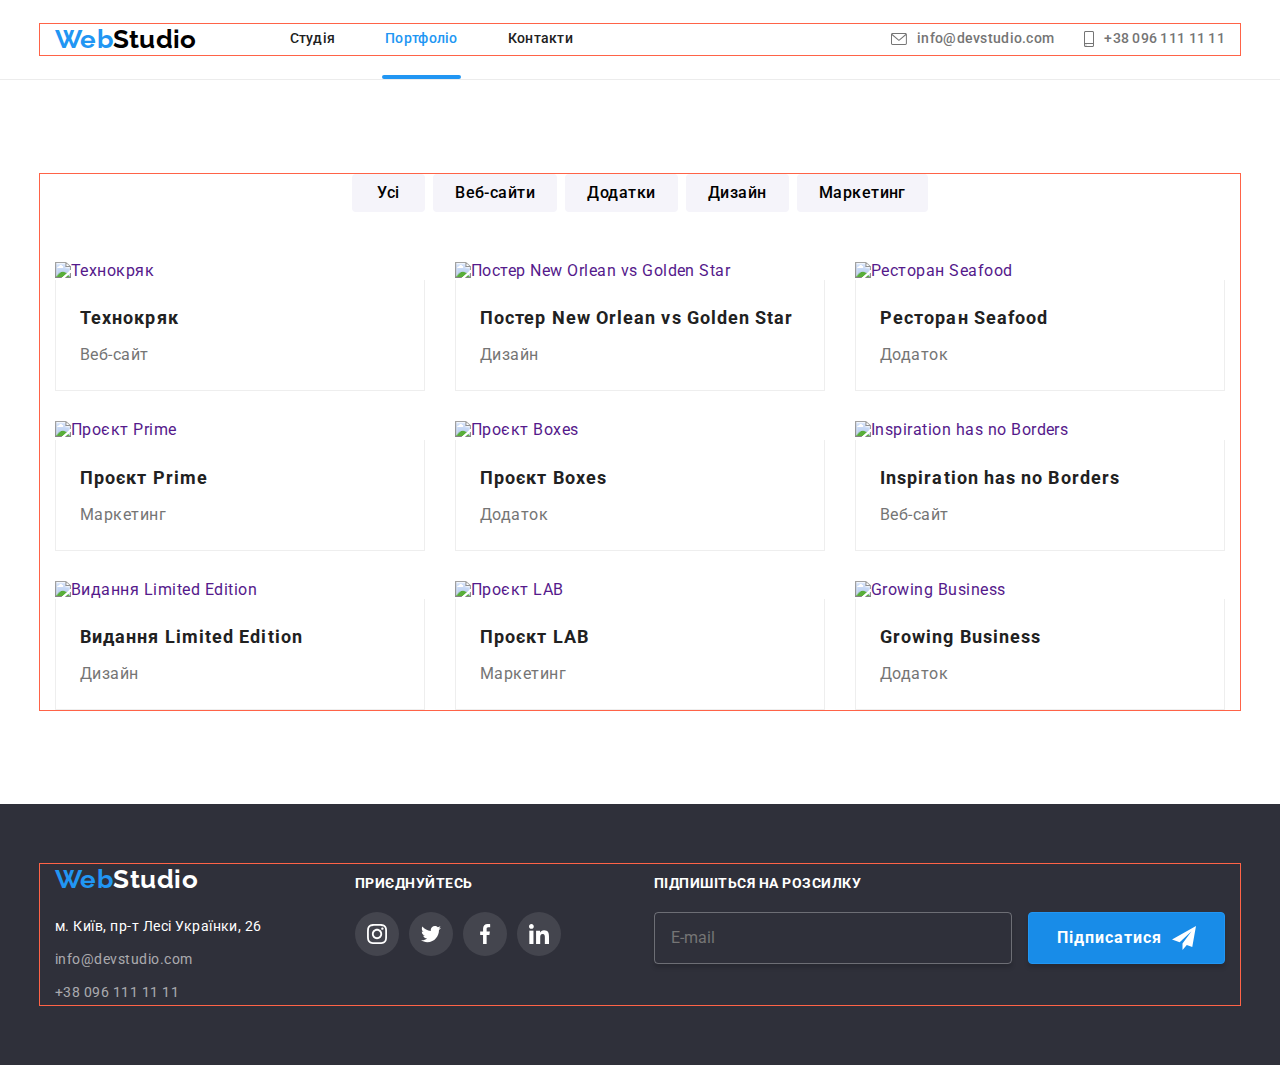
==== commit dcd7c2f4: "Adaptive index.html + portfolio.html" ====
--- a/portfolio.html
+++ b/portfolio.html
@@ -122,8 +122,34 @@
                 <li class="project-list__item">
                     <a class="project-list__link link" href="">
                         <div class="project-thumb">
-                            <img src="./images/portfolio/portfolio1.jpg" alt="Технокряк" width="370" height="294"
-                                class="project-thumb__img img">
+                            <picture>
+                                <!-- DESKTOP -->
+                                <source
+                                    srcset="./images/portfolio/desktop/portfolio-1.webp 1x, ./images/portfolio/desktop/portfolio-1@2x.webp 2x"
+                                    media="(min-width: 1200px)" type="image/webp" />
+                                <source
+                                    srcset="./images/portfolio/desktop/portfolio-1.jpg 1x, ./images/portfolio/desktop/portfolio-1@2x.jpg 2x"
+                                    media="(min-width: 1200px)" />
+
+                                <!-- TABLET -->
+                                <source
+                                    srcset="./images/portfolio/tablet/portfolio-1.webp 1x, ./images/portfolio/tablet/portfolio-1@2x.webp 2x"
+                                    media="(min-width: 768px)" type="image/webp" />
+                                <source
+                                    srcset="./images/portfolio/tablet/portfolio-1.jpg 1x, ./images/portfolio/tablet/portfolio-1@2x.jpg 2x"
+                                    media="(min-width: 768px)" />
+
+                                <!-- MOBILE -->
+                                <source
+                                    srcset="./images/portfolio/mobile/portfolio-1.webp 1x, ./images/portfolio/mobile/portfolio-1@2x.webp 2x"
+                                    media="(max-width: 767px)" type="image/webp" />
+                                <source
+                                    srcset="./images/portfolio/mobile/portfolio-1.jpg 1x, ./images/portfolio/mobile/portfolio-1@2x.jpg 2x"
+                                    media="(max-width: 767px)" />
+
+                                <img src="./images/portfolio/tablet/portfolio-1.jpg" alt="Технокряк"
+                                    class="project-thumb__img img" />
+                            </picture>
                             <p class="project-thumb__text">Ресурс пропонує комплексні пропозиції з різним рівнем
                                 функціоналу та сервісів. Все це дозволить відвідувачу отримати вичерпні відомості про
                                 компанію чи приватну особу.</p>
@@ -137,8 +163,34 @@
                 <li class="project-list__item">
                     <a class="project-list__link link" href="">
                         <div class="project-thumb">
-                            <img src="./images/portfolio/portfolio2.jpg" alt="Постер New Orlean vs Golden Star"
-                                width="370" height="294" class="project-thumb__img img">
+                            <picture>
+                                <!-- DESKTOP -->
+                                <source
+                                    srcset="./images/portfolio/desktop/portfolio-2.webp 1x, ./images/portfolio/desktop/portfolio-2@2x.webp 2x"
+                                    media="(min-width: 1200px)" type="image/webp" />
+                                <source
+                                    srcset="./images/portfolio/desktop/portfolio-2.jpg 1x, ./images/portfolio/desktop/portfolio-2@2x.jpg 2x"
+                                    media="(min-width: 1200px)" />
+
+                                <!-- TABLET -->
+                                <source
+                                    srcset="./images/portfolio/tablet/portfolio-2.webp 1x, ./images/portfolio/tablet/portfolio-2@2x.webp 2x"
+                                    media="(min-width: 768px)" type="image/webp" />
+                                <source
+                                    srcset="./images/portfolio/tablet/portfolio-2.jpg 1x, ./images/portfolio/tablet/portfolio-2@2x.jpg 2x"
+                                    media="(min-width: 768px)" />
+
+                                <!-- MOBILE -->
+                                <source
+                                    srcset="./images/portfolio/mobile/portfolio-2.webp 1x, ./images/portfolio/mobile/portfolio-2@2x.webp 2x"
+                                    media="(max-width: 767px)" type="image/webp" />
+                                <source
+                                    srcset="./images/portfolio/mobile/portfolio-2.jpg 1x, ./images/portfolio/mobile/portfolio-2@2x.jpg 2x"
+                                    media="(max-width: 767px)" />
+
+                                <img src="./images/portfolio/tablet/portfolio-2.jpg"
+                                    alt="Постер New Orlean vs Golden Star" class="project-thumb__img img" />
+                            </picture>
                             <p class="project-thumb__text">Ресурс пропонує комплексні пропозиції з різним рівнем
                                 функціоналу та сервісів. Все це дозволить відвідувачу отримати вичерпні відомості про
                                 компанію чи приватну особу.</p>
@@ -152,8 +204,34 @@
                 <li class="project-list__item">
                     <a class="project-list__link link" href="">
                         <div class="project-thumb">
-                            <img src="./images/portfolio/portfolio3.jpg" alt="Ресторан Seafood" width="370" height="294"
-                                class="project-thumb__img img">
+                            <picture>
+                                <!-- DESKTOP -->
+                                <source
+                                    srcset="./images/portfolio/desktop/portfolio-3.webp 1x, ./images/portfolio/desktop/portfolio-3@2x.webp 2x"
+                                    media="(min-width: 1200px)" type="image/webp" />
+                                <source
+                                    srcset="./images/portfolio/desktop/portfolio-3.jpg 1x, ./images/portfolio/desktop/portfolio-3@2x.jpg 2x"
+                                    media="(min-width: 1200px)" />
+
+                                <!-- TABLET -->
+                                <source
+                                    srcset="./images/portfolio/tablet/portfolio-3.webp 1x, ./images/portfolio/tablet/portfolio-3@2x.webp 2x"
+                                    media="(min-width: 768px)" type="image/webp" />
+                                <source
+                                    srcset="./images/portfolio/tablet/portfolio-3.jpg 1x, ./images/portfolio/tablet/portfolio-3@2x.jpg 2x"
+                                    media="(min-width: 768px)" />
+
+                                <!-- MOBILE -->
+                                <source
+                                    srcset="./images/portfolio/mobile/portfolio-3.webp 1x, ./images/portfolio/mobile/portfolio-3@2x.webp 2x"
+                                    media="(max-width: 767px)" type="image/webp" />
+                                <source
+                                    srcset="./images/portfolio/mobile/portfolio-3.jpg 1x, ./images/portfolio/mobile/portfolio-3@2x.jpg 2x"
+                                    media="(max-width: 767px)" />
+
+                                <img src="./images/portfolio/tablet/portfolio-3.jpg" alt="Ресторан Seafood"
+                                    class="project-thumb__img img" />
+                            </picture>
                             <p class="project-thumb__text">Ресурс пропонує комплексні пропозиції з різним рівнем
                                 функціоналу та сервісів. Все це дозволить відвідувачу отримати вичерпні відомості про
                                 компанію чи приватну особу.</p>
@@ -167,8 +245,34 @@
                 <li class="project-list__item">
                     <a class="project-list__link link" href="">
                         <div class="project-thumb">
-                            <img src="./images/portfolio/portfolio4.jpg" alt="Проєкт Prime" width="370" height="294"
-                                class="project-thumb__img img">
+                            <picture>
+                                <!-- DESKTOP -->
+                                <source
+                                    srcset="./images/portfolio/desktop/portfolio-4.webp 1x, ./images/portfolio/desktop/portfolio-4@2x.webp 2x"
+                                    media="(min-width: 1200px)" type="image/webp" />
+                                <source
+                                    srcset="./images/portfolio/desktop/portfolio-4.jpg 1x, ./images/portfolio/desktop/portfolio-4@2x.jpg 2x"
+                                    media="(min-width: 1200px)" />
+
+                                <!-- TABLET -->
+                                <source
+                                    srcset="./images/portfolio/tablet/portfolio-4.webp 1x, ./images/portfolio/tablet/portfolio-4@2x.webp 2x"
+                                    media="(min-width: 768px)" type="image/webp" />
+                                <source
+                                    srcset="./images/portfolio/tablet/portfolio-4.jpg 1x, ./images/portfolio/tablet/portfolio-4@2x.jpg 2x"
+                                    media="(min-width: 768px)" />
+
+                                <!-- MOBILE -->
+                                <source
+                                    srcset="./images/portfolio/mobile/portfolio-4.webp 1x, ./images/portfolio/mobile/portfolio-4@2x.webp 2x"
+                                    media="(max-width: 767px)" type="image/webp" />
+                                <source
+                                    srcset="./images/portfolio/mobile/portfolio-4.jpg 1x, ./images/portfolio/mobile/portfolio-4@2x.jpg 2x"
+                                    media="(max-width: 767px)" />
+
+                                <img src="./images/portfolio/tablet/portfolio-4.jpg" alt="Проєкт Prime"
+                                    class="project-thumb__img img" />
+                            </picture>
                             <p class="project-thumb__text">Ресурс пропонує комплексні пропозиції з різним рівнем
                                 функціоналу та сервісів. Все це дозволить відвідувачу отримати вичерпні відомості про
                                 компанію чи приватну особу.</p>
@@ -182,8 +286,34 @@
                 <li class="project-list__item">
                     <a class="project-list__link link" href="">
                         <div class="project-thumb">
-                            <img src="./images/portfolio/portfolio5.jpg" alt="Проєкт Boxes" width="370" height="294"
-                                class="project-thumb__img img">
+                            <picture>
+                                <!-- DESKTOP -->
+                                <source
+                                    srcset="./images/portfolio/desktop/portfolio-5.webp 1x, ./images/portfolio/desktop/portfolio-5@2x.webp 2x"
+                                    media="(min-width: 1200px)" type="image/webp" />
+                                <source
+                                    srcset="./images/portfolio/desktop/portfolio-5.jpg 1x, ./images/portfolio/desktop/portfolio-5@2x.jpg 2x"
+                                    media="(min-width: 1200px)" />
+
+                                <!-- TABLET -->
+                                <source
+                                    srcset="./images/portfolio/tablet/portfolio-5.webp 1x, ./images/portfolio/tablet/portfolio-5@2x.webp 2x"
+                                    media="(min-width: 768px)" type="image/webp" />
+                                <source
+                                    srcset="./images/portfolio/tablet/portfolio-5.jpg 1x, ./images/portfolio/tablet/portfolio-5@2x.jpg 2x"
+                                    media="(min-width: 768px)" />
+
+                                <!-- MOBILE -->
+                                <source
+                                    srcset="./images/portfolio/mobile/portfolio-5.webp 1x, ./images/portfolio/mobile/portfolio-5@2x.webp 2x"
+                                    media="(max-width: 767px)" type="image/webp" />
+                                <source
+                                    srcset="./images/portfolio/mobile/portfolio-5.jpg 1x, ./images/portfolio/mobile/portfolio-5@2x.jpg 2x"
+                                    media="(max-width: 767px)" />
+
+                                <img src="./images/portfolio/tablet/portfolio-5.jpg" alt="Проєкт Boxes"
+                                    class="project-thumb__img img" />
+                            </picture>
                             <p class="project-thumb__text">Ресурс пропонує комплексні пропозиції з різним рівнем
                                 функціоналу та сервісів. Все це дозволить відвідувачу отримати вичерпні відомості про
                                 компанію чи приватну особу.</p>
@@ -197,8 +327,34 @@
                 <li class="project-list__item">
                     <a class="project-list__link link" href="">
                         <div class="project-thumb">
-                            <img src="./images/portfolio/portfolio6.jpg" alt="Inspiration has no Borders" width="370"
-                                height="294" class="project-thumb__img img">
+                            <picture>
+                                <!-- DESKTOP -->
+                                <source
+                                    srcset="./images/portfolio/desktop/portfolio-6.webp 1x, ./images/portfolio/desktop/portfolio-6@2x.webp 2x"
+                                    media="(min-width: 1200px)" type="image/webp" />
+                                <source
+                                    srcset="./images/portfolio/desktop/portfolio-6.jpg 1x, ./images/portfolio/desktop/portfolio-6@2x.jpg 2x"
+                                    media="(min-width: 1200px)" />
+
+                                <!-- TABLET -->
+                                <source
+                                    srcset="./images/portfolio/tablet/portfolio-6.webp 1x, ./images/portfolio/tablet/portfolio-6@2x.webp 2x"
+                                    media="(min-width: 768px)" type="image/webp" />
+                                <source
+                                    srcset="./images/portfolio/tablet/portfolio-6.jpg 1x, ./images/portfolio/tablet/portfolio-6@2x.jpg 2x"
+                                    media="(min-width: 768px)" />
+
+                                <!-- MOBILE -->
+                                <source
+                                    srcset="./images/portfolio/mobile/portfolio-6.webp 1x, ./images/portfolio/mobile/portfolio-6@2x.webp 2x"
+                                    media="(max-width: 767px)" type="image/webp" />
+                                <source
+                                    srcset="./images/portfolio/mobile/portfolio-6.jpg 1x, ./images/portfolio/mobile/portfolio-6@2x.jpg 2x"
+                                    media="(max-width: 767px)" />
+
+                                <img src="./images/portfolio/tablet/portfolio-6.jpg" alt="Inspiration has no Borders"
+                                    class="project-thumb__img img" />
+                            </picture>
                             <p class="project-thumb__text">Ресурс пропонує комплексні пропозиції з різним рівнем
                                 функціоналу та сервісів. Все це дозволить відвідувачу отримати вичерпні відомості про
                                 компанію чи приватну особу.</p>
@@ -212,8 +368,34 @@
                 <li class="project-list__item">
                     <a class="project-list__link link" href="">
                         <div class="project-thumb">
-                            <img src="./images/portfolio/portfolio7.jpg" alt="Видання Limited Edition" width="370"
-                                height="294" class="project-thumb__img img">
+                            <picture>
+                                <!-- DESKTOP -->
+                                <source
+                                    srcset="./images/portfolio/desktop/portfolio-7.webp 1x, ./images/portfolio/desktop/portfolio-7@2x.webp 2x"
+                                    media="(min-width: 1200px)" type="image/webp" />
+                                <source
+                                    srcset="./images/portfolio/desktop/portfolio-7.jpg 1x, ./images/portfolio/desktop/portfolio-7@2x.jpg 2x"
+                                    media="(min-width: 1200px)" />
+
+                                <!-- TABLET -->
+                                <source
+                                    srcset="./images/portfolio/tablet/portfolio-7.webp 1x, ./images/portfolio/tablet/portfolio-7@2x.webp 2x"
+                                    media="(min-width: 768px)" type="image/webp" />
+                                <source
+                                    srcset="./images/portfolio/tablet/portfolio-7.jpg 1x, ./images/portfolio/tablet/portfolio-7@2x.jpg 2x"
+                                    media="(min-width: 768px)" />
+
+                                <!-- MOBILE -->
+                                <source
+                                    srcset="./images/portfolio/mobile/portfolio-7.webp 1x, ./images/portfolio/mobile/portfolio-7@2x.webp 2x"
+                                    media="(max-width: 767px)" type="image/webp" />
+                                <source
+                                    srcset="./images/portfolio/mobile/portfolio-7.jpg 1x, ./images/portfolio/mobile/portfolio-7@2x.jpg 2x"
+                                    media="(max-width: 767px)" />
+
+                                <img src="./images/portfolio/tablet/portfolio-7.jpg" alt="Видання Limited Edition"
+                                    class="project-thumb__img img" />
+                            </picture>
                             <p class="project-thumb__text">Ресурс пропонує комплексні пропозиції з різним рівнем
                                 функціоналу та сервісів. Все це дозволить відвідувачу отримати вичерпні відомості про
                                 компанію чи приватну особу.</p>
@@ -227,8 +409,34 @@
                 <li class="project-list__item">
                     <a class="project-list__link link" href="">
                         <div class="project-thumb">
-                            <img src="./images/portfolio/portfolio8.jpg" alt="Проєкт LAB" width="370" height="294"
-                                class="project-thumb__img img">
+                            <picture>
+                                <!-- DESKTOP -->
+                                <source
+                                    srcset="./images/portfolio/desktop/portfolio-8.webp 1x, ./images/portfolio/desktop/portfolio-8@2x.webp 2x"
+                                    media="(min-width: 1200px)" type="image/webp" />
+                                <source
+                                    srcset="./images/portfolio/desktop/portfolio-8.jpg 1x, ./images/portfolio/desktop/portfolio-8@2x.jpg 2x"
+                                    media="(min-width: 1200px)" />
+
+                                <!-- TABLET -->
+                                <source
+                                    srcset="./images/portfolio/tablet/portfolio-8.webp 1x, ./images/portfolio/tablet/portfolio-8@2x.webp 2x"
+                                    media="(min-width: 768px)" type="image/webp" />
+                                <source
+                                    srcset="./images/portfolio/tablet/portfolio-8.jpg 1x, ./images/portfolio/tablet/portfolio-8@2x.jpg 2x"
+                                    media="(min-width: 768px)" />
+
+                                <!-- MOBILE -->
+                                <source
+                                    srcset="./images/portfolio/mobile/portfolio-8.webp 1x, ./images/portfolio/mobile/portfolio-8@2x.webp 2x"
+                                    media="(max-width: 767px)" type="image/webp" />
+                                <source
+                                    srcset="./images/portfolio/mobile/portfolio-8.jpg 1x, ./images/portfolio/mobile/portfolio-8@2x.jpg 2x"
+                                    media="(max-width: 767px)" />
+
+                                <img src="./images/portfolio/tablet/portfolio-8.jpg" alt="Проєкт LAB"
+                                    class="project-thumb__img img" />
+                            </picture>
                             <p class="project-thumb__text">Ресурс пропонує комплексні пропозиції з різним рівнем
                                 функціоналу та сервісів. Все це дозволить відвідувачу отримати вичерпні відомості про
                                 компанію чи приватну особу.</p>
@@ -242,8 +450,34 @@
                 <li class="project-list__item">
                     <a class="project-list__link link" href="">
                         <div class="project-thumb">
-                            <img src="./images/portfolio/portfolio9.jpg" alt="Growing Business" width="370" height="294"
-                                class="project-thumb__img img">
+                            <picture>
+                                <!-- DESKTOP -->
+                                <source
+                                    srcset="./images/portfolio/desktop/portfolio-9.webp 1x, ./images/portfolio/desktop/portfolio-9@2x.webp 2x"
+                                    media="(min-width: 1200px)" type="image/webp" />
+                                <source
+                                    srcset="./images/portfolio/desktop/portfolio-9.jpg 1x, ./images/portfolio/desktop/portfolio-9@2x.jpg 2x"
+                                    media="(min-width: 1200px)" />
+
+                                <!-- TABLET -->
+                                <source
+                                    srcset="./images/portfolio/tablet/portfolio-9.webp 1x, ./images/portfolio/tablet/portfolio-9@2x.webp 2x"
+                                    media="(min-width: 768px)" type="image/webp" />
+                                <source
+                                    srcset="./images/portfolio/tablet/portfolio-9.jpg 1x, ./images/portfolio/tablet/portfolio-9@2x.jpg 2x"
+                                    media="(min-width: 768px)" />
+
+                                <!-- MOBILE -->
+                                <source
+                                    srcset="./images/portfolio/mobile/portfolio-9.webp 1x, ./images/portfolio/mobile/portfolio-9@2x.webp 2x"
+                                    media="(max-width: 767px)" type="image/webp" />
+                                <source
+                                    srcset="./images/portfolio/mobile/portfolio-9.jpg 1x, ./images/portfolio/mobile/portfolio-9@2x.jpg 2x"
+                                    media="(max-width: 767px)" />
+
+                                <img src="./images/portfolio/tablet/portfolio-9.jpg" alt="Growing Business"
+                                    class="project-thumb__img img" />
+                            </picture>
                             <p class="project-thumb__text">Ресурс пропонує комплексні пропозиції з різним рівнем
                                 функціоналу та сервісів. Все це дозволить відвідувачу отримати вичерпні відомості про
                                 компанію чи приватну особу.</p>
